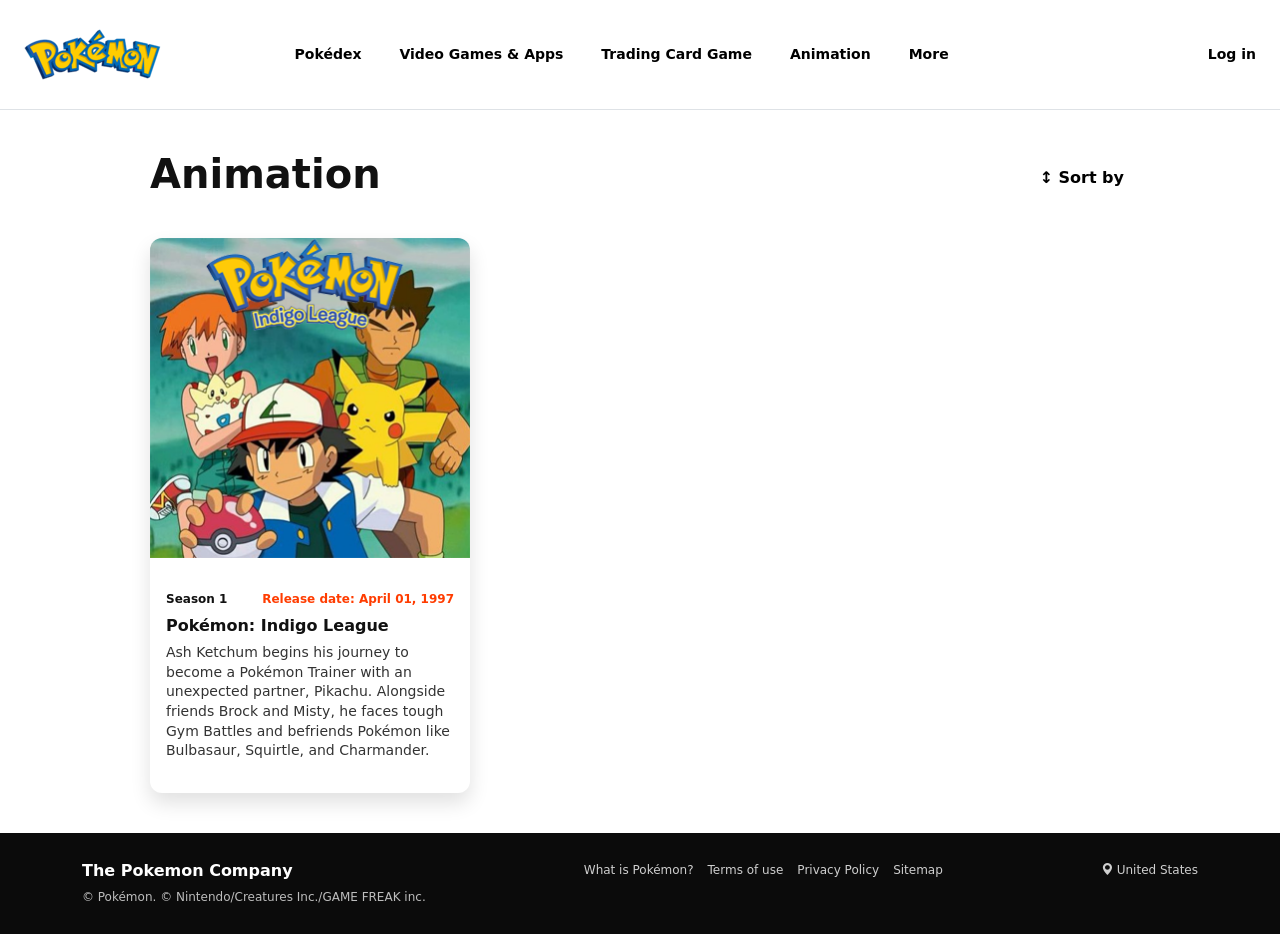
==== pages/animation.html @ d4376a55 "Pre-entrega numero 2" ====
<html lang="en">
  <head>
    <meta charset="utf-8" />
    <meta name="viewport" content="width=device-width, initial-scale=1" />
    <title>Pokemon - Home</title>
    <link
      href="https://cdn.jsdelivr.net/npm/bootstrap@5.3.8/dist/css/bootstrap.min.css"
      rel="stylesheet"
      integrity="sha384-sRIl4kxILFvY47J16cr9ZwB07vP4J8+LH7qKQnuqkuIAvNWLzeN8tE5YBujZqJLB"
      crossorigin="anonymous"
    />
    <link href="https://cdn.jsdelivr.net/npm/bootstrap-icons/font/bootstrap-icons.css" rel="stylesheet">
    <link rel="stylesheet" href="../css/styles.css" />
  </head>

  <body>
    <header class="site-header">
      <nav class="navbar navbar-expand-lg border-bottom py-3">
        <div class="container-fluid px-4 w-100 d-flex align-items-center">
          <a href="../index.html">
            <img src="../img/logo-pokemon.png" alt="Logo de Pokémon" class="brand-logo" />
          </a>

          <!-- MENU HAMBURGUESA -->
          <button
            class="navbar-toggler ms-auto"
            type="button"
            data-bs-toggle="collapse"
            data-bs-target="#mainNav"
            aria-controls="mainNav"
            aria-expanded="false"
            aria-label="Toggle navigation"
          >
            <span class="navbar-toggler-icon"></span>
          </button>
          <div class="collapse navbar-collapse" id="mainNav">
            <!-- MENÚ -->
            <ul class="navbar-nav mx-lg-auto header-nav">
              <li class="nav-item">
                <a class="nav-link" href="./pokedex.html">Pokédex</a>
              </li>
              <li class="nav-item">
                <a class="nav-link" href="./videoGames.html"
                  >Video Games & Apps</a
                >
              </li>
              <li class="nav-item">
                <a class="nav-link" href="./tradingCards.html"
                  >Trading Card Game</a
                >
              </li>
              <li class="nav-item">
                <a class="nav-link" href="#">Animation</a>
              </li>
              <li class="nav-item"><a class="nav-link" href="#">More</a></li>
            </ul>

            <!-- LOG IN -->
            <a class="nav-link header-login ms-lg-auto" href="#">Log in</a>
          </div>
        </div>
      </nav>
    </header>


   <main>
  <section class="animation-section container">
    <header class="animation-header">
      <h1>Animation</h1>
      <button class="sort-btn">↕ Sort by</button>
    </header>

    <article class="animation-card">
      <figure class="animation-image">
        <img src="../img/animation/ani-season1.png" alt="Pokémon Indigo League poster">
      </figure>

      <div class="animation-body">
        <div class="animation-meta">
          <span class="season">Season 1</span>
          <span class="release-date">Release date: April 01, 1997</span>
        </div>

        <h2 class="animation-title">Pokémon: Indigo League</h2>

        <p class="animation-text">
          Ash Ketchum begins his journey to become a Pokémon Trainer with an
          unexpected partner, Pikachu. Alongside friends Brock and Misty,
          he faces tough Gym Battles and befriends Pokémon like Bulbasaur,
          Squirtle, and Charmander.
        </p>
      </div>
    </article>
  </section>
</main>

      <!-- FOOTER -->
    <footer class="site-footer">
      <div class="container footer-inner">
        <div class="footer-left">
          <h4 class="footer-title">The Pokemon Company</h4>
          <p class="footer-copy">
            © Pokémon. © Nintendo/Creatures Inc./GAME FREAK inc.
          </p>
        </div>

        <nav class="footer-links">
          <a href="#">What is Pokémon?</a>
          <a href="#">Terms of use</a>
          <a href="#">Privacy Policy</a>
          <a href="#">Sitemap</a>
        </nav>

        <span class="footer-locale">
          <i class="bi bi-geo-alt-fill"></i> United States
        </span>
      </div>
    </footer>

    <script
      src="https://cdn.jsdelivr.net/npm/bootstrap@5.3.8/dist/js/bootstrap.bundle.min.js"
      integrity="sha384-FKyoEForCGlyvwx9Hj09JcYn3nv7wiPVlz7YYwJrWVcXK/BmnVDxM+D2scQbITxI"
      crossorigin="anonymous"
    ></script>
  </body>
</html>
---- css/styles.css ----
/*----------------- HOME -----------------*/

* {
  box-sizing: border-box;
}

body {
  margin: 0;
  font-family:
    system-ui,
    -apple-system,
    Segoe UI,
    Roboto,
    Arial,
    sans-serif;
  color: #111;
  background: #fff;
}

/* Header */

.container-max{
  max-width: 1180px;
  margin: 0 auto;
  padding: 0 16px;
}

.brand-logo{
  width: 100%;
  max-width: 137px;
  max-height: 77px;
  height: auto;
  display: block;
}

.header-nav{
  gap: 22px;
}

.header-nav .nav-link,
.header-login{
  color: #000000;
  font-weight:600;
  font-size: 14px;
  padding: 8px 0;
}

/* HERO */
.hero {
  position: relative;
  background: #f6f6f6;
}

.hero-style {
  width: 100%;
  height: 100%;
  object-fit: cover;
  display: block;
}

.hero-style img {
  width: 100%;
  height: 100%;
  object-fit: cover;
  display: block;
}

/* Hero controls (simple) */
.hero-controls {
  display:flex;
  align-items: center;
  justify-content: center;
  gap: 14px;
  padding: 14px 0;
  background: #ffffff;
}

.hero-arrow {
  border: none;
  background: transparent;
  font-size: 26px;
  line-height: 1;
  padding: 8px 10px;
  cursor: pointer;
  color: #666;
}

.hero-dots {
  display: flex;
  gap: 15px;
  align-items: center;
}

.dot {
  width: 8px;
  height: 8px;
  background: #cfcfcf;
  border-radius: 999px;
}

.dot.active {
  background: #777;
}

/* NOTICIAS */
.noticias {
  padding: 56px 0;
}

.noticias-espacio {
  margin-bottom: 18px;
}

.noticias-titulo {
  font-size: 40px;
  font-weight: 700;
  margin: 0;
}

/* CARDS */
.news-card {
  border: 1px solid #eeeeee;
  overflow: hidden;
  background: #fff;
  height: 100%;
  display: flex;
  flex-direction: column;
  align-items: center;
}

/* IMAGE */
.news-img {
  width: 100%;
  aspect-ratio: 1 / 1;
  object-fit: cover;
  display: block;
}

@media (min-width: 992px) {
  .news-img {
    width: 207px;
    height: 207px;
  }
}

/* BODY */
.news-body {
  padding: 6px 15px 15px;
  display: flex;
  flex-direction: column;
  gap: 6px;
}

/* TEXT */
.news-date {
  margin: 0;
  font-size: 10px;
  color: #d64b2a;
  font-weight: 600;
  
}

.news-category {
  margin: 0;
  font-size: 10px;
  font-weight: 600;
  line-height: 1.1;
}

.news-title {
  margin: 0;
  font-size: 14px;
  font-weight: 800;
  line-height: 1.25;
}

.news-text {
  margin: 0;
  font-size: 12px;
  color: #444;
  line-height: 1.35;
}

/* FOOTER */
.site-footer {
  background: #0b0b0b;
  color: #d6d6d6;
  padding: 28px 0;
}

.footer-inner {
  display: flex; /* Flex */
  align-items: flex-start;
  justify-content: space-between;
  gap: 18px;
  flex-wrap: wrap;
}

.footer-title {
  margin: 0 0 8px 0;
  font-size: 16px;
  font-weight: 700;
  color: #fff;
}

.footer-copy {
  margin: 0;
  font-size: 12px;
  color: #bdbdbd;
}

.footer-links {
  display: flex; /* Flex */
  gap: 14px;
  flex-wrap: wrap;
}

.footer-links a {
  color: #cfcfcf;
  text-decoration: none;
  font-size: 12px;
}

.footer-links a:hover {
  text-decoration: underline;
}

.footer-locale {
  font-size: 12px;
  color: #cfcfcf;
}

/* RESPONSIVE */
@media (max-width: 992px) {
  .noticias-titulo {
    font-size: 34px;
  }
  .estilo-carrusel {
    height: 340px;
  }
}

@media (max-width: 576px) {
  .noticias {
    padding: 36px 0;
  }
  .noticias-titulo {
    font-size: 30px;
  }
  .estilo-carrusel {
    height: 260px;
  }
  .brand-logo {
    width: 105px;
  }
  
  .news-img {
    width: 300px;      
    height: 300px;
    margin: 0 auto;    
  }

}

/*----------------- POKEDEX ----------------- */
.pokedex-page{
  padding: 56px 0;
}

.pokedex-title{
  font-size: 40px;
  font-weight: 700;
  margin: 0 0 18px 0;
}

.pokedex-controls{
  display: flex;
  align-items: center;
  justify-content: space-between;
  gap: 16px;
  margin-bottom: 28px;
}

.pokedex-search{
  display: flex;
  align-items: stretch;
  width: min(640px, 100%);
}

.pokedex-input{
  width: 100%;
  border: 1px solid #cfcfcf;
  border-right: 0;
  border-radius: 8px 0 0 8px;
  padding: 12px 14px;
  outline: none;
}

.pokedex-btn{
  width: 56px;
  border: 1px solid #ffffff;
  background: #000000;
  color: #fff;
  font-size: 18px;
  border-radius: 0 8px 8px 0;
  display: grid;
  place-items: center;
}

.pokedex-filters{
  border: 0;
  background: transparent;
  display: inline-flex;
  align-items: center;
  gap: 10px;
  font-weight: 600;
}

/* GRID */
.pokedex-grid{
  display: grid;
  grid-template-columns: repeat(6, 1fr);
  gap: 18px;
}

/* CARD DE POKEMON */
.poke-card{
  border: 1px solid #e6e6e6;
  background: #fff;
}

.poke-img{
  height: 170px;
  display: grid;
  place-items: center;
  background: #fafafa;
}

.poke-img img{
  width: 150px;
  height: 150px;
  object-fit: contain;
}

.poke-body{
  padding: 12px 12px 14px;
}

.poke-number{
  color: #aaa;
  font-size: 12px;
}

.poke-name{
  margin: 6px 0 10px;
  font-size: 30px;
  font-weight: 700;
}

.poke-types{
  display: flex;
  gap: 8px;
}

.type{
  font-size: 12px;
  font-weight: 700;
  padding: 4px 10px;
  border-radius: 6px;
  color: #fff;
}

.type.grass{ background: #8cc63f; }
.type.fire{ background: #f47a2a; }
.type.flying{ background: #66c7d8; }

/* RESPONSIVE */
@media (max-width: 992px){
  .pokedex-grid{ grid-template-columns: repeat(3, 1fr); }
}

@media (max-width: 576px){
  .pokedex-controls{ flex-direction: column; align-items: stretch; }
  .pokedex-grid{ grid-template-columns: repeat(2, 1fr); }
  .pokedex-title{ font-size: 44px; }
}

/*----------------- VIDEO GAMES -----------------*/

.games-page{
  padding: 56px 0;
}

.games-title{
  font-size: 40px;
  font-weight: 700;
  margin: 0 0 18px 0;
}

/* Para el search bar reutilice lo mismo que use para la Pokedex */

.games-list{
  margin-top: 40px;
}

.games-list h2{
  font-size: 32px;
  font-weight: 700;
  margin-bottom: 20px;
}
.games-list h3{
  font-size: 24px;
  font-weight: 700;
  margin-bottom: 1px;
}

/* GAME CARD */

.game-card{
  width: 220px;
  background: #fff; 
  box-shadow: 0 8px 20px rgba(0,0,0,0.12);
  padding: 14px;
}

.game-cover{
  margin: 0;
  overflow: hidden;
}

.game-cover img{
  width: 100%;
  height: auto;
  display: block;
}

.game-body{
  text-align: center;
  padding-top: 12px;
}

.game-title{
  margin: 0 0 6px;
  font-size: 16px;
  font-weight: 800;
}

.game-platform{
  margin: 0 0 6px;
  font-size: 14px;
  font-weight: 600;
}

.game-date{
  font-size: 14px;
  font-weight: 600;
}

/*----------------- TCG PAGE -----------------*/

.tcg-page{
  background: #fff;
}

.tcg-hero .hero-controls{
  background: #101010;
  height: 70px;                
  display: flex;
  align-items: center;
  justify-content: center;
  position: relative;
}

.tcg-hero .hero-arrow{
  border: 0;
  background: transparent;
  color: #fff;
  font-size: 34px;
  width: 50px;
  height: 50px;
  display: grid;
  place-items: center;
  cursor: pointer;
}

.dots{
  display: flex;
  gap: 12px;
  align-items: center;
}

.tcg-hero .dots .dot{
  width: 8px;
  height: 8px;
  background: #7a7a7a;
  border-radius: 999px;
}

.tcg-hero .dots .dot.active{
  background: #ffffff;
}

/* Cards of the day section */
.tcg-day{
  background: #101010;
  padding: 0 0 70px;
  color: #fff;
  position: relative;
}

.tcg-title{
  font-size: 40px;
  font-weight: 700;
  margin: 0 0 60px;
}

/* bloque central */
.tcg-feature{
  position: relative;
  z-index: 1;
  background: transparent;
}

/* cartas alineadas */
.tcg-cards{
  display: flex;
  justify-content: center;
  align-items: center;
  gap: 26px;
  margin-bottom: 22px;
}

.tcg-card{
  display: block;
  height: 170px;
  width: auto;
  filter: drop-shadow(0 18px 22px rgba(0,0,0,0.55));
}

.tcg-card-main{
  height: 280px;
}

.tcg-card-side{
  height: 160px;
  opacity: 0.95;
}

.tcg-caption{
  display: flex;
  align-items: center;
  justify-content: center;
  gap: 28px;
  margin-top: 14px;
}

.tcg-info{
  text-align: center;
}

.tcg-name{
  margin: 0;
  font-size: 34px;
  font-weight: 700;
}

.tcg-sub{
  margin: 6px 0 0;
  font-size: 16px;
}

.tcg-arrow{
  background: none;
  border: none;
  color: #fff;
  font-size: 34px;
  cursor: pointer;
  padding: 0;
  line-height: 1;
}

/*----------------- ANIMATION PAGE -----------------*/

.animation-section{
  padding: 40px 80px;
}

.animation-header{
  display: flex;
  justify-content: space-between;
  align-items: center;
  margin-bottom: 32px;
}

.animation-header h1{
  font-size: 40px;
  font-weight: 700;
}

.sort-btn{
  background: none;
  border: none;
  font-weight: 600;
  cursor: pointer;
}

.animation-card{
  width: 320px;
  background: #fff;
  border-radius: 12px;
  box-shadow: 0 10px 20px rgba(0,0,0,.12);
  overflow: hidden;
}

.animation-image img{
  width: 100%;
  display: block;
}

.animation-body{
  padding: 16px;
}

.animation-meta{
  display: flex;
  justify-content: space-between;
  font-size: 12px;
  margin-bottom: 8px;
}

.season{
  font-weight: 700;
}

.release-date{
  color: #ff3c00;
  font-weight: 600;
}

.animation-title{
  font-size: 16px;
  font-weight: 800;
  margin: 8px 0;
}

.animation-text{
  font-size: 14px;
  line-height: 1.4;
  color: #333;
}
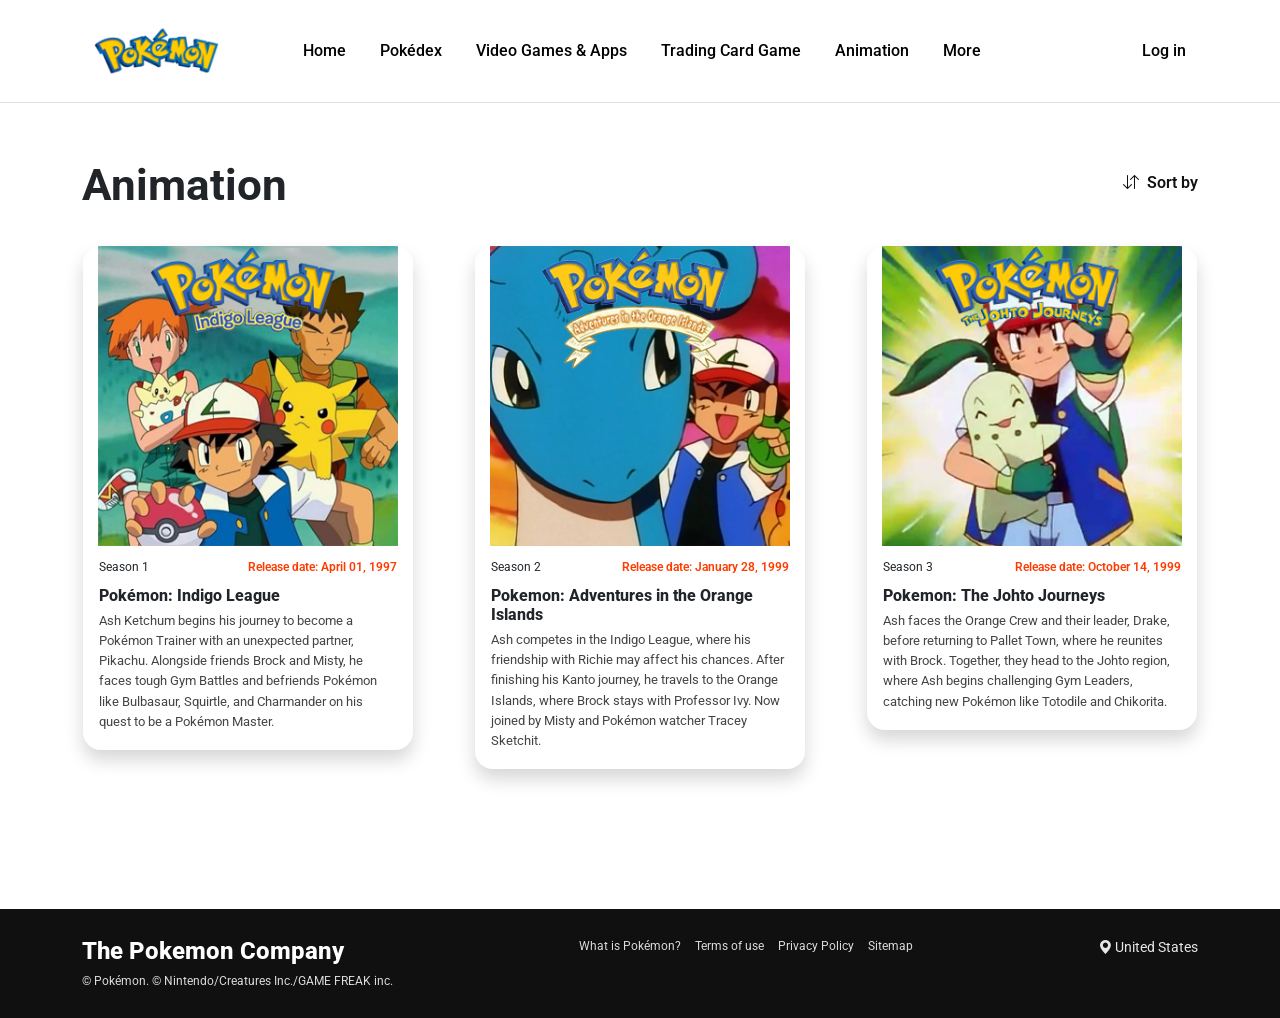
==== commit 3947abd2: "Pre-entrega numero 3" ====
--- a/pages/animation.html
+++ b/pages/animation.html
@@ -1,100 +1,169 @@
+<!doctype html>
 <html lang="en">
   <head>
     <meta charset="utf-8" />
     <meta name="viewport" content="width=device-width, initial-scale=1" />
-    <title>Pokemon - Home</title>
+    <title>Pokemon - Animation</title>
+
     <link
       href="https://cdn.jsdelivr.net/npm/bootstrap@5.3.8/dist/css/bootstrap.min.css"
       rel="stylesheet"
       integrity="sha384-sRIl4kxILFvY47J16cr9ZwB07vP4J8+LH7qKQnuqkuIAvNWLzeN8tE5YBujZqJLB"
       crossorigin="anonymous"
     />
-    <link href="https://cdn.jsdelivr.net/npm/bootstrap-icons/font/bootstrap-icons.css" rel="stylesheet">
-    <link rel="stylesheet" href="../css/styles.css" />
+    <link
+      href="https://cdn.jsdelivr.net/npm/bootstrap-icons/font/bootstrap-icons.css"
+      rel="stylesheet"
+    />
+    <link rel="preconnect" href="https://fonts.googleapis.com" />
+    <link rel="preconnect" href="https://fonts.gstatic.com" crossorigin />
+    <link
+      href="https://fonts.googleapis.com/css2?family=Roboto:wght@300;400;500;700;900&display=swap"
+      rel="stylesheet"
+    />
+
+    <link rel="stylesheet" href="../css/style.css" />
   </head>
 
   <body>
+    <!-- HEADER -->
     <header class="site-header">
       <nav class="navbar navbar-expand-lg border-bottom py-3">
-        <div class="container-fluid px-4 w-100 d-flex align-items-center">
+        <div class="container px-4 w-100 d-flex align-items-center">
           <a href="../index.html">
-            <img src="../img/logo-pokemon.png" alt="Logo de Pokémon" class="brand-logo" />
+            <img src="../img/logo-pokemon.png" class="brand-logo" alt="logo" />
           </a>
 
-          <!-- MENU HAMBURGUESA -->
           <button
             class="navbar-toggler ms-auto"
             type="button"
             data-bs-toggle="collapse"
             data-bs-target="#mainNav"
-            aria-controls="mainNav"
-            aria-expanded="false"
-            aria-label="Toggle navigation"
           >
             <span class="navbar-toggler-icon"></span>
           </button>
+
           <div class="collapse navbar-collapse" id="mainNav">
-            <!-- MENÚ -->
             <ul class="navbar-nav mx-lg-auto header-nav">
               <li class="nav-item">
-                <a class="nav-link" href="./pokedex.html">Pokédex</a>
+                <a class="nav-link" href="../index.html">Home</a>
               </li>
+
+              <li class="nav-item">
+                <a class="nav-link active" href="#">Pokédex</a>
+              </li>
+
               <li class="nav-item">
                 <a class="nav-link" href="./videoGames.html"
                   >Video Games & Apps</a
                 >
               </li>
+
               <li class="nav-item">
                 <a class="nav-link" href="./tradingCards.html"
                   >Trading Card Game</a
                 >
               </li>
+
               <li class="nav-item">
-                <a class="nav-link" href="#">Animation</a>
+                <a class="nav-link" href="./animation.html">Animation</a>
               </li>
-              <li class="nav-item"><a class="nav-link" href="#">More</a></li>
+
+              <li class="nav-item">
+                <a class="nav-link" href="#">More</a>
+              </li>
             </ul>
 
-            <!-- LOG IN -->
             <a class="nav-link header-login ms-lg-auto" href="#">Log in</a>
           </div>
         </div>
       </nav>
     </header>
-
-
-   <main>
-  <section class="animation-section container">
-    <header class="animation-header">
-      <h1>Animation</h1>
-      <button class="sort-btn">↕ Sort by</button>
-    </header>
-
-    <article class="animation-card">
-      <figure class="animation-image">
-        <img src="../img/animation/ani-season1.png" alt="Pokémon Indigo League poster">
-      </figure>
-
-      <div class="animation-body">
-        <div class="animation-meta">
-          <span class="season">Season 1</span>
-          <span class="release-date">Release date: April 01, 1997</span>
+    <!-- MAIN -->
+    <main class="animation-page">
+      <section class="animation-wrap container">
+        <div class="animation-top">
+          <h1 class="animation-title">Animation</h1>
+          <div class="animation-sort">
+            <i class="bi bi-arrow-down-up"></i>
+            <span>Sort by</span>
+          </div>
         </div>
 
-        <h2 class="animation-title">Pokémon: Indigo League</h2>
+        <div class="animation-grid">
+          <!-- CARD 1 -->
+          <article class="ani-card">
+            <img
+              src="../img/animation/Season1.png"
+              alt="Season 1"
+              class="ani-img"
+            />
 
-        <p class="animation-text">
-          Ash Ketchum begins his journey to become a Pokémon Trainer with an
-          unexpected partner, Pikachu. Alongside friends Brock and Misty,
-          he faces tough Gym Battles and befriends Pokémon like Bulbasaur,
-          Squirtle, and Charmander.
-        </p>
-      </div>
-    </article>
-  </section>
-</main>
+            <div class="ani-meta">
+              <span class="ani-season">Season 1</span>
+              <span class="ani-date">Release date: April 01, 1997</span>
+            </div>
 
-      <!-- FOOTER -->
+            <h3 class="ani-name">Pokémon: Indigo League</h3>
+
+            <p class="ani-desc">
+              Ash Ketchum begins his journey to become a Pokémon Trainer with an
+              unexpected partner, Pikachu. Alongside friends Brock and Misty, he
+              faces tough Gym Battles and befriends Pokémon like Bulbasaur,
+              Squirtle, and Charmander on his quest to be a Pokémon Master.
+            </p>
+          </article>
+
+          <!-- CARD 2 -->
+          <article class="ani-card">
+            <img
+              src="../img/animation/Season2.png"
+              alt="Season 2"
+              class="ani-img"
+            />
+
+            <div class="ani-meta">
+              <span class="ani-season">Season 2</span>
+              <span class="ani-date">Release date: January 28, 1999</span>
+            </div>
+
+            <h3 class="ani-name">Pokemon: Adventures in the Orange Islands</h3>
+
+            <p class="ani-desc">
+              Ash competes in the Indigo League, where his friendship with
+              Richie may affect his chances. After finishing his Kanto journey,
+              he travels to the Orange Islands, where Brock stays with Professor
+              Ivy. Now joined by Misty and Pokémon watcher Tracey Sketchit.
+            </p>
+          </article>
+
+          <!-- CARD 3 -->
+          <article class="ani-card">
+            <img
+              src="../img/animation/Season3.png"
+              alt="Season 3"
+              class="ani-img"
+            />
+
+            <div class="ani-meta">
+              <span class="ani-season">Season 3</span>
+              <span class="ani-date">Release date: October 14, 1999</span>
+            </div>
+
+            <h3 class="ani-name">Pokemon: The Johto Journeys</h3>
+
+            <p class="ani-desc">
+              Ash faces the Orange Crew and their leader, Drake, before
+              returning to Pallet Town, where he reunites with Brock. Together,
+              they head to the Johto region, where Ash begins challenging Gym
+              Leaders, catching new Pokémon like Totodile and Chikorita.
+            </p>
+          </article>
+        </div>
+      </section>
+    </main>
+
+    <!-- FOOTER -->
     <footer class="site-footer">
       <div class="container footer-inner">
         <div class="footer-left">
@@ -119,7 +188,7 @@
 
     <script
       src="https://cdn.jsdelivr.net/npm/bootstrap@5.3.8/dist/js/bootstrap.bundle.min.js"
-      integrity="sha384-FKyoEForCGlyvwx9Hj09JcYn3nv7wiPVlz7YYwJrWVcXK/BmnVDxM+D2scQbITxI"
+      integrity="sha384-HoA1ZbCkIY7Jz2xQw7KQpKQv0b9l0GxE5j5w5m5m5m5m5m5m5m5m5m5m5m5"
       crossorigin="anonymous"
     ></script>
   </body>
--- a/css/style.css
+++ b/css/style.css
@@ -0,0 +1,758 @@
+* {
+  box-sizing: border-box;
+}
+
+body {
+  margin: 0;
+  font-family: "Roboto", sans-serif;
+}
+
+img {
+  max-width: 100%;
+  height: auto;
+  display: block;
+}
+
+.site-header .brand-logo {
+  max-height: 70px;
+}
+.site-header .header-nav {
+  gap: 18px;
+}
+.site-header .header-nav .nav-link {
+  color: #000000;
+  font-weight: 500;
+}
+.site-header .header-nav .nav-link:hover {
+  text-decoration: underline;
+}
+.site-header .header-login {
+  font-weight: 500;
+  color: #000000;
+}
+@media (max-width: 992px) {
+  .site-header .header-nav {
+    gap: 10px;
+  }
+}
+
+.hero {
+  background: #f6f6f6;
+}
+.hero .hero-style img {
+  width: 100%;
+  height: auto;
+  display: block;
+}
+.hero .hero-controls {
+  display: flex;
+  align-items: center;
+  justify-content: center;
+  gap: 14px;
+  padding: 12px 0;
+}
+.hero .hero-controls .hero-arrow {
+  border: 0;
+  background: transparent;
+  font-size: 28px;
+  color: #444;
+  line-height: 1;
+  cursor: pointer;
+}
+.hero .hero-controls .hero-dots {
+  display: flex;
+  gap: 10px;
+}
+.hero .hero-controls .hero-dots .dot {
+  width: 10px;
+  height: 10px;
+  border-radius: 999px;
+  background: #d6d6d6;
+}
+.hero .hero-controls .hero-dots .dot.active {
+  background: #7a7a7a;
+}
+
+.noticias {
+  padding: 28px 0 34px;
+}
+.noticias .noticias-titulo {
+  font-size: 42px;
+  font-weight: 800;
+  margin: 0 0 18px;
+}
+.noticias .news-card {
+  background: #ffffff;
+  border: 1px solid #eeeeee;
+  border-radius: 10px;
+  overflow: hidden;
+}
+.noticias .news-card .news-img {
+  width: 100%;
+  object-fit: cover;
+}
+.noticias .news-card .news-body {
+  padding: 12px;
+}
+.noticias .news-card .news-body .news-date {
+  margin: 0;
+  font-size: 12px;
+  color: #ff3c00;
+  font-weight: 700;
+}
+.noticias .news-card .news-body .news-category {
+  margin: 0 0 6px;
+  font-size: 12px;
+  color: #666;
+}
+.noticias .news-card .news-body .news-title {
+  font-size: 14px;
+  font-weight: 800;
+  margin: 0 0 8px;
+}
+.noticias .news-card .news-body .news-text {
+  font-size: 12px;
+  color: #333;
+  margin: 0;
+}
+.noticias .news-cta {
+  margin-top: 18px;
+}
+@media (max-width: 576px) {
+  .noticias .noticias-titulo {
+    font-size: 34px;
+  }
+}
+
+@media (max-width: 576px) {
+  .news-card {
+    display: flex;
+    flex-direction: column;
+    align-items: center;
+  }
+  .news-card .news-img {
+    width: 85%;
+    margin-top: 12px;
+    border-radius: 12px;
+  }
+}
+@media (max-width: 576px) {
+  .noticias .row {
+    justify-content: center;
+  }
+  .news-card {
+    max-width: 320px;
+    margin: auto;
+  }
+}
+@media (max-width: 576px) and (max-width: 576px) {
+  .noticias-espacio {
+    text-align: center;
+  }
+  .noticias-titulo {
+    width: 100%;
+    text-align: center;
+  }
+}
+.animation-page {
+  padding-bottom: 140px;
+}
+
+.animation-wrap {
+  padding-top: 56px;
+}
+
+.animation-top {
+  display: flex;
+  justify-content: space-between;
+  align-items: flex-start;
+  margin-bottom: 34px;
+}
+
+.animation-title {
+  font-size: 44px;
+  font-weight: 700;
+  margin: 0;
+}
+
+.animation-sort {
+  display: flex;
+  align-items: center;
+  gap: 8px;
+  font-weight: 600;
+  margin-top: 12px;
+  color: #111;
+}
+
+/* GRID + CARDS */
+.animation-grid {
+  display: grid;
+  grid-template-columns: repeat(3, minmax(0, 1fr));
+  gap: 60px;
+  align-items: start;
+  justify-items: center;
+}
+
+.ani-card {
+  width: 100%;
+  max-width: 330px;
+  background: #fff;
+  border-radius: 18px;
+  box-shadow: 0 10px 18px rgba(0, 0, 0, 0.16);
+  overflow: hidden;
+}
+
+.ani-img {
+  width: 100%;
+  height: 300px;
+  object-fit: contain;
+  background: #fff;
+  display: block;
+}
+
+.ani-meta {
+  display: flex;
+  justify-content: space-between;
+  gap: 14px;
+  padding: 12px 16px 0;
+  font-size: 12px;
+}
+
+.ani-date {
+  color: #ff3c00;
+  font-weight: 600;
+}
+
+.ani-name {
+  font-size: 16px;
+  font-weight: 800;
+  margin: 10px 16px 6px;
+}
+
+.ani-desc {
+  font-size: 13px;
+  line-height: 1.55;
+  color: #444;
+  margin: 0 16px 18px;
+}
+
+/* RESPONSIVE */
+@media (max-width: 992px) {
+  .animation-grid {
+    grid-template-columns: 1fr;
+    gap: 30px;
+  }
+  .ani-card {
+    max-width: 420px;
+  }
+  .ani-img {
+    height: 300px;
+  }
+  .animation-title {
+    font-size: 36px;
+  }
+}
+.site-footer {
+  background: #101010;
+  color: #ffffff;
+  padding: 28px 0;
+}
+.site-footer .footer-inner {
+  display: flex;
+  align-items: flex-start;
+  justify-content: space-between;
+  gap: 18px;
+  flex-wrap: wrap;
+}
+.site-footer .footer-title {
+  margin: 0 0 6px;
+  font-weight: 800;
+}
+.site-footer .footer-copy {
+  margin: 0;
+  font-size: 12px;
+  opacity: 0.85;
+}
+.site-footer .footer-links {
+  display: flex;
+  gap: 14px;
+  flex-wrap: wrap;
+}
+.site-footer .footer-links a {
+  color: #ffffff;
+  text-decoration: none;
+  font-size: 12px;
+  opacity: 0.85;
+}
+.site-footer .footer-links a:hover {
+  opacity: 1;
+  text-decoration: underline;
+}
+.site-footer .footer-locale {
+  font-size: 14px;
+  opacity: 0.9;
+}
+
+.pokedex-page {
+  margin-top: 56px;
+  padding-bottom: 120px;
+}
+@media (max-width: 768px) {
+  .pokedex-page {
+    margin-top: 36px;
+  }
+}
+
+.pokedex-title {
+  font-size: 44px;
+  font-weight: 800;
+  margin-bottom: 10px;
+}
+
+.pokedex-controls {
+  display: flex;
+  justify-content: space-between;
+  align-items: center;
+  margin-bottom: 28px;
+}
+
+.pokedex-search {
+  display: flex;
+  width: 520px;
+  max-width: 100%;
+}
+
+.pokedex-search input {
+  flex: 1;
+  padding: 14px;
+  border: 1px solid #ccc;
+  border-right: 0;
+  border-radius: 8px 0 0 8px;
+}
+
+.pokedex-search button {
+  width: 60px;
+  border: 0;
+  background: #000;
+  color: white;
+  border-radius: 0 8px 8px 0;
+}
+
+.pokedex-filters {
+  border: 0;
+  background: none;
+  font-weight: 600;
+  display: flex;
+  gap: 8px;
+  align-items: center;
+}
+
+.pokedex-grid {
+  display: grid;
+  grid-template-columns: repeat(6, 1fr);
+  gap: 22px;
+}
+
+@media (max-width: 1200px) {
+  .pokedex-grid {
+    grid-template-columns: repeat(4, 1fr);
+  }
+}
+@media (max-width: 768px) {
+  .pokedex-grid {
+    grid-template-columns: repeat(2, 1fr);
+  }
+}
+@media (max-width: 480px) {
+  .pokedex-grid {
+    grid-template-columns: 1fr;
+  }
+}
+.poke-card {
+  background: white;
+  border: 1px solid #ddd;
+  border-radius: 14px;
+  padding: 18px;
+  transition: 0.2s;
+}
+
+.poke-card:hover {
+  transform: translateY(-4px);
+  box-shadow: 0 8px 20px rgba(0, 0, 0, 0.08);
+}
+
+.poke-img {
+  position: relative;
+  display: flex;
+  justify-content: center;
+  align-items: center;
+  margin-bottom: 12px;
+}
+
+.poke-img::before {
+  content: "";
+  position: absolute;
+  width: 120px;
+  height: 120px;
+  background: url("../img/pokedex/pokeball-pokedex.png") center/contain no-repeat;
+  opacity: 0.15;
+  z-index: 0;
+}
+
+.poke-img img {
+  position: relative;
+  z-index: 1;
+  width: 150px;
+  transform: translateY(-6px);
+}
+
+.poke-number {
+  font-size: 12px;
+  color: #888;
+}
+
+.poke-name {
+  font-weight: 800;
+  margin: 2px 0 10px;
+}
+
+.poke-types {
+  display: flex;
+  gap: 6px;
+}
+
+.type {
+  font-size: 12px;
+  padding: 4px 10px;
+  border-radius: 20px;
+  color: white;
+  font-weight: 600;
+}
+
+.grass {
+  background: #78c850;
+}
+
+.poison {
+  background: #a040a0;
+}
+
+.fire {
+  background: #f08030;
+}
+
+.water {
+  background: #6890f0;
+}
+
+.bug {
+  background: #a8b820;
+}
+
+.flying {
+  background: #a890f0;
+}
+
+@media (max-width: 576px) {
+  .pokedex-title {
+    text-align: center;
+    width: 100%;
+  }
+  .pokedex-controls {
+    flex-direction: column;
+    align-items: center;
+    gap: 14px;
+  }
+  .pokedex-search {
+    width: 100%;
+    max-width: 320px;
+  }
+}
+.games-page {
+  margin-top: 56px;
+}
+
+.games-page .container {
+  max-width: 1500px;
+}
+
+.games-title {
+  font-size: 44px;
+  font-weight: 800;
+  margin-bottom: 10px;
+}
+
+.games-controls {
+  display: flex;
+  justify-content: space-between;
+  align-items: center;
+  margin-bottom: 28px;
+}
+
+.games-search {
+  display: flex;
+  width: 520px;
+  max-width: 100%;
+}
+
+.games-search input {
+  flex: 1;
+  padding: 14px;
+  border: 1px solid #ccc;
+  border-right: 0;
+  border-radius: 8px 0 0 8px;
+}
+
+.games-search button {
+  width: 60px;
+  border: 0;
+  background: #000;
+  color: white;
+  border-radius: 0 8px 8px 0;
+}
+
+.games-filters {
+  border: 0;
+  background: none;
+  font-weight: 600;
+  display: flex;
+  gap: 8px;
+  align-items: center;
+}
+
+.games-section-title {
+  font-weight: 800;
+  margin: 40px 0 10px;
+}
+
+.console-title {
+  font-weight: 700;
+  margin: 20px 0;
+}
+
+.games-grid {
+  display: grid;
+  grid-template-columns: repeat(6, minmax(0, 1fr));
+  gap: 22px;
+  margin-bottom: 34px;
+}
+
+.game-card {
+  width: 100%;
+  background: #f7f7f7;
+  border-radius: 18px;
+  padding: 14px 14px 18px;
+  box-shadow: 0 2px 6px rgba(0, 0, 0, 0.06);
+  text-align: center;
+  transition: 0.18s ease;
+}
+
+.game-card:hover {
+  transform: translateY(-4px);
+  box-shadow: 0 8px 18px rgba(0, 0, 0, 0.12);
+}
+
+.game-card img {
+  width: 100%;
+  height: 170px;
+  object-fit: contain;
+  margin-bottom: 12px;
+}
+
+.game-info h4 {
+  font-size: 15px;
+  font-weight: 700;
+  margin: 6px 0;
+}
+
+.game-info p {
+  margin: 0;
+  font-size: 13px;
+  color: #666;
+}
+
+.game-info span {
+  font-size: 12px;
+  color: #888;
+}
+
+/* MOBILE */
+@media (max-width: 576px) {
+  .games-title {
+    text-align: center;
+  }
+  .games-controls {
+    flex-direction: column;
+    gap: 14px;
+  }
+  .games-search {
+    width: 100%;
+    max-width: 320px;
+  }
+  .games-grid {
+    display: grid;
+    grid-template-columns: repeat(6, 1fr);
+    gap: 22px;
+    margin-bottom: 34px;
+  }
+}
+@media (max-width: 576px) and (max-width: 1200px) {
+  .games-grid {
+    grid-template-columns: repeat(4, 1fr);
+  }
+}
+@media (max-width: 576px) and (max-width: 768px) {
+  .games-grid {
+    grid-template-columns: repeat(2, 1fr);
+  }
+}
+@media (max-width: 576px) and (max-width: 480px) {
+  .games-grid {
+    grid-template-columns: 1fr;
+  }
+}
+/* HERO BANNER (FULL WIDTH) */
+.tcg-hero {
+  width: 100%;
+  height: 600px;
+  background: url("../img/tcg/tcg-banner.png") center/cover no-repeat;
+}
+
+/* CARDS OF THE DAY */
+.tcg-day {
+  position: relative;
+  padding: 80px 0 110px;
+  margin-bottom: 140px;
+  text-align: center;
+  overflow: hidden;
+  background: radial-gradient(circle at 50% 40%, rgba(255, 255, 255, 0.08), transparent 55%), linear-gradient(rgba(0, 0, 0, 0.75), rgba(0, 0, 0, 0.85)), url("../img/tcg/pattern.jpg") center/cover no-repeat;
+}
+
+.tcg-day::after {
+  content: "";
+  position: absolute;
+  bottom: -1px;
+  left: 0;
+  width: 100%;
+  height: 90px;
+  background: #fff;
+  clip-path: polygon(0 55%, 12% 65%, 28% 78%, 50% 85%, 72% 78%, 88% 65%, 100% 55%, 100% 100%, 0 100%);
+  pointer-events: none;
+}
+
+/* TITLE */
+.tcg-title {
+  position: relative;
+  z-index: 2;
+  color: #fff;
+  font-size: 46px;
+  font-weight: 900;
+  margin-bottom: 50px;
+}
+
+/* CARD  */
+.tcg-showcase {
+  position: relative;
+  z-index: 2;
+  height: 340px;
+  display: flex;
+  justify-content: center;
+  align-items: center;
+  margin-bottom: 40px;
+}
+
+.main-card {
+  width: 250px;
+  position: relative;
+  z-index: 3;
+  filter: drop-shadow(0 18px 30px rgba(0, 0, 0, 0.7));
+}
+
+.side-card {
+  width: 170px;
+  position: absolute;
+  top: 30px;
+  opacity: 0.85;
+  filter: drop-shadow(0 14px 24px rgba(0, 0, 0, 0.6));
+}
+
+.side-card.left {
+  left: 32%;
+  transform: rotate(-15deg);
+}
+
+.side-card.right {
+  right: 32%;
+  transform: rotate(15deg);
+}
+
+/* CAPTION BOX */
+.tcg-caption {
+  position: relative;
+  z-index: 2;
+  background: #111;
+  display: inline-flex;
+  align-items: center;
+  gap: 40px;
+  padding: 24px 70px;
+  border-radius: 18px;
+  box-shadow: 0 10px 30px rgba(0, 0, 0, 0.5);
+  color: #fff;
+}
+
+.tcg-caption h3 {
+  margin: 0;
+  font-size: 28px;
+  font-weight: 700;
+}
+
+.tcg-caption p {
+  margin: 0;
+  opacity: 0.7;
+}
+
+.tcg-arrow {
+  background: none;
+  border: none;
+  color: #fff;
+  font-size: 26px;
+  opacity: 0.6;
+  transition: 0.2s;
+}
+
+.tcg-arrow:hover {
+  opacity: 1;
+}
+
+/* RESPONSIVE */
+@media (max-width: 768px) {
+  .tcg-hero {
+    height: 260px;
+    background-position: 45% center;
+  }
+  .tcg-title {
+    font-size: 32px;
+  }
+  .tcg-showcase {
+    height: 260px;
+  }
+  .side-card {
+    display: none;
+  }
+  .main-card {
+    width: 200px;
+  }
+  .tcg-caption {
+    padding: 20px 30px;
+    gap: 20px;
+  }
+  .tcg-day {
+    padding: 70px 0 90px;
+    margin-bottom: 120px;
+  }
+  .tcg-day::after {
+    height: 70px;
+  }
+}
+
+/*# sourceMappingURL=style.css.map */
